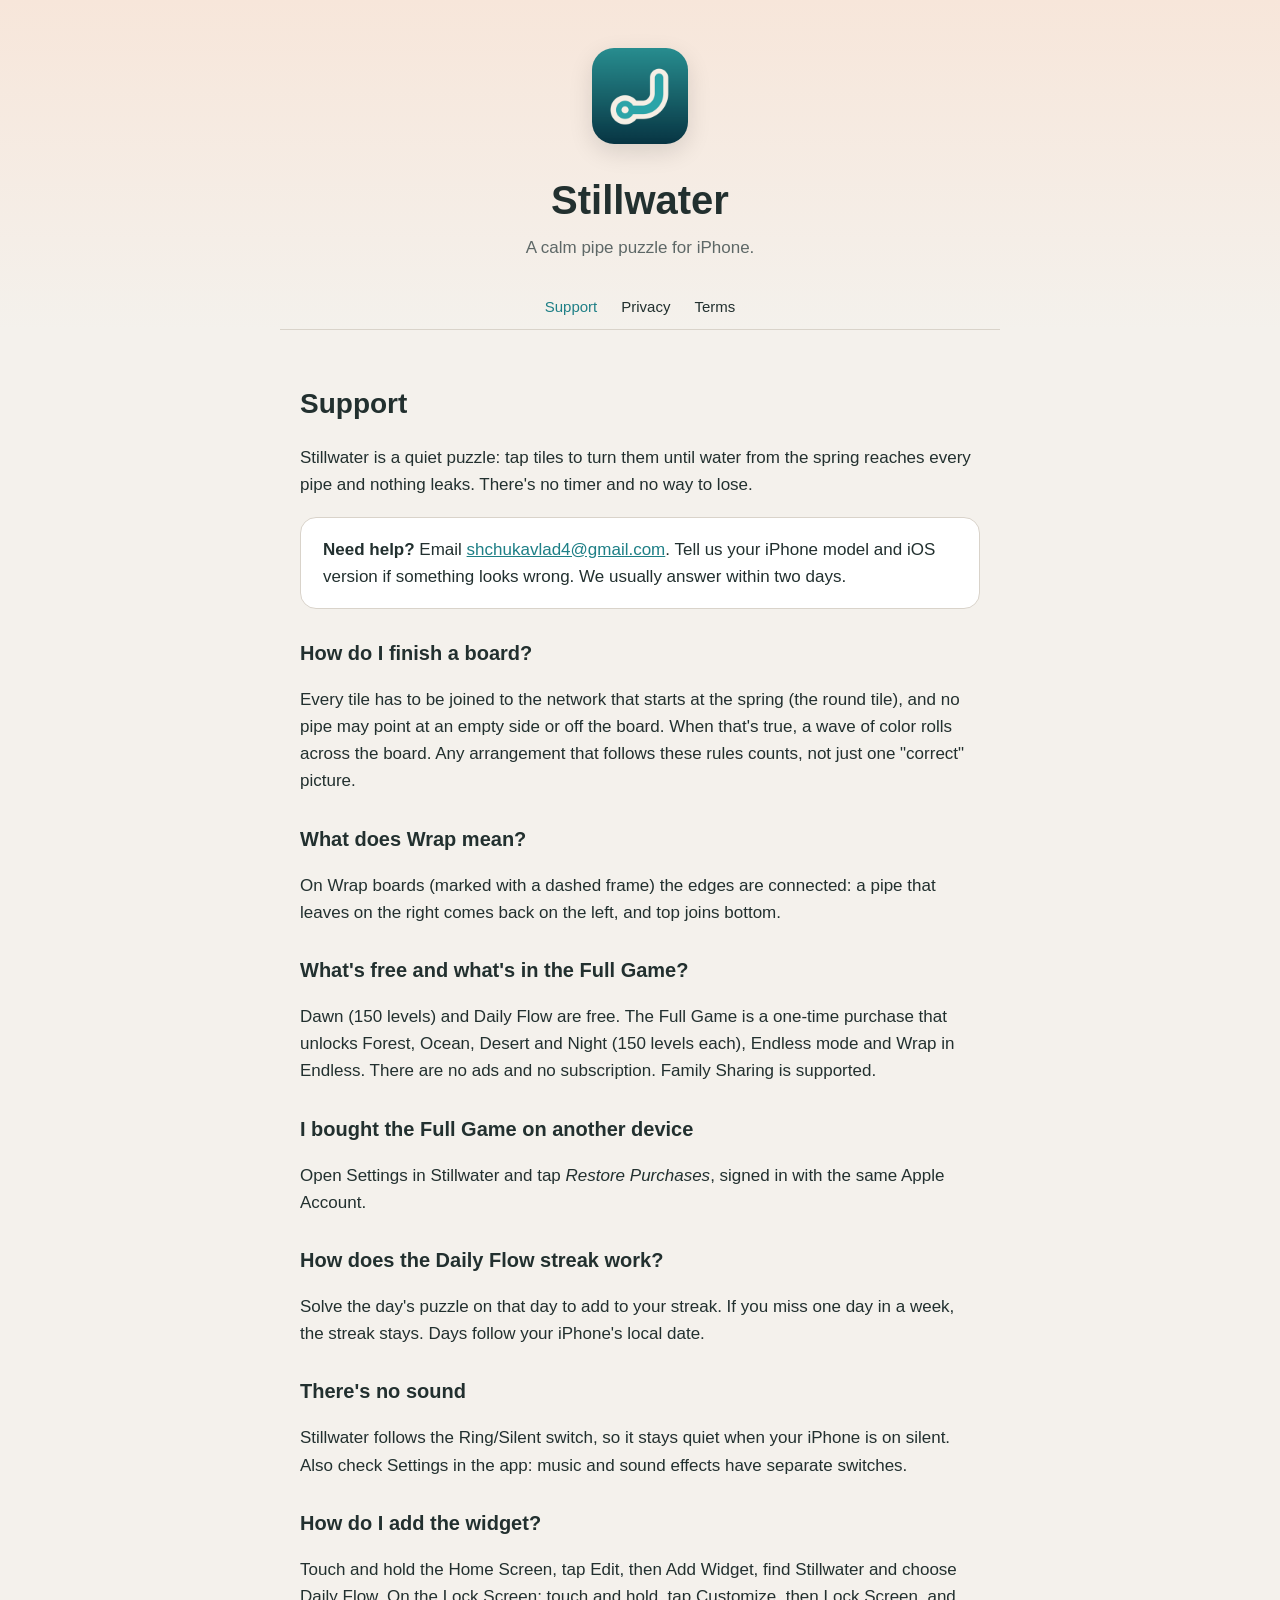
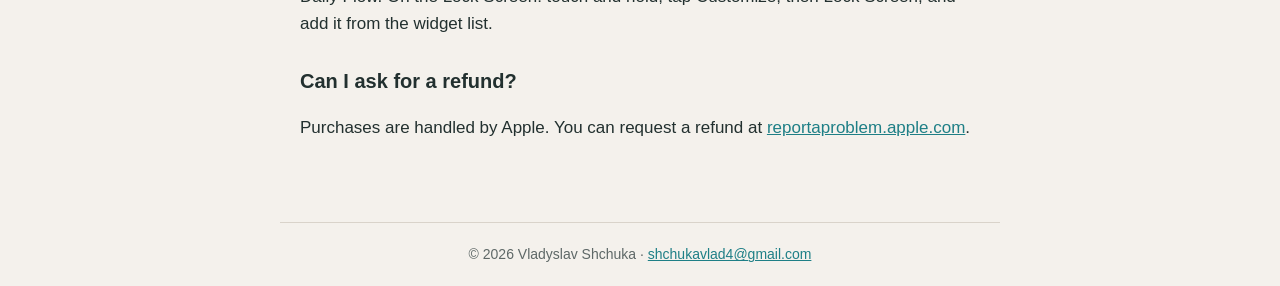
==== index.html @ 4b0351d1 "Stillwater support, privacy and terms pages" ====
<!doctype html>
<html lang="en"><head><meta charset="utf-8"><meta name="viewport" content="width=device-width, initial-scale=1">
<title>Stillwater · Support</title><meta name="description" content="Stillwater is a calm pipe puzzle for iPhone. Turn the pipes, let the water through. No timers, no ads."><link rel="stylesheet" href="style.css"><link rel="icon" href="icon.png"></head>
<body><header class="hero"><img src="icon.png" alt="Stillwater app icon"><h1>Stillwater</h1><p>A calm pipe puzzle for iPhone.</p>
<nav><a href="index.html" aria-current="page">Support</a><a href="privacy.html">Privacy</a><a href="terms.html">Terms</a></nav></header>
<main>
<h2>Support</h2>
<p>Stillwater is a quiet puzzle: tap tiles to turn them until water from the spring reaches every pipe and nothing leaks. There's no timer and no way to lose.</p>
<div class="card"><strong>Need help?</strong> Email <a href="mailto:shchukavlad4@gmail.com">shchukavlad4@gmail.com</a>. Tell us your iPhone model and iOS version if something looks wrong. We usually answer within two days.</div>

<h3>How do I finish a board?</h3>
<p>Every tile has to be joined to the network that starts at the spring (the round tile), and no pipe may point at an empty side or off the board. When that's true, a wave of color rolls across the board. Any arrangement that follows these rules counts, not just one "correct" picture.</p>

<h3>What does Wrap mean?</h3>
<p>On Wrap boards (marked with a dashed frame) the edges are connected: a pipe that leaves on the right comes back on the left, and top joins bottom.</p>

<h3>What's free and what's in the Full Game?</h3>
<p>Dawn (150 levels) and Daily Flow are free. The Full Game is a one-time purchase that unlocks Forest, Ocean, Desert and Night (150 levels each), Endless mode and Wrap in Endless. There are no ads and no subscription. Family Sharing is supported.</p>

<h3>I bought the Full Game on another device</h3>
<p>Open Settings in Stillwater and tap <em>Restore Purchases</em>, signed in with the same Apple Account.</p>

<h3>How does the Daily Flow streak work?</h3>
<p>Solve the day's puzzle on that day to add to your streak. If you miss one day in a week, the streak stays. Days follow your iPhone's local date.</p>

<h3>There's no sound</h3>
<p>Stillwater follows the Ring/Silent switch, so it stays quiet when your iPhone is on silent. Also check Settings in the app: music and sound effects have separate switches.</p>

<h3>How do I add the widget?</h3>
<p>Touch and hold the Home Screen, tap Edit, then Add Widget, find Stillwater and choose Daily Flow. On the Lock Screen: touch and hold, tap Customize, then Lock Screen, and add it from the widget list.</p>

<h3>Can I ask for a refund?</h3>
<p>Purchases are handled by Apple. You can request a refund at <a href="https://reportaproblem.apple.com">reportaproblem.apple.com</a>.</p>
</main><footer>© 2026 Vladyslav Shchuka · <a href="mailto:shchukavlad4@gmail.com">shchukavlad4@gmail.com</a></footer></body></html>
---- style.css ----
:root {
  --paper: #F4F1EC; --surface: #FFFFFF; --ink: #22302F; --muted: #5E6867; --line: #D9D3CA; --accent: #1E7F86;
  --dawn1: #F7E6DA; --dawn2: #F3D3C4;
  color-scheme: light dark;
}
@media (prefers-color-scheme: dark) {
  :root { --paper: #0E121A; --surface: #1C2230; --ink: #E8EEF0; --muted: #A3AEB3; --line: #2C3444; --accent: #6FD3D6;
          --dawn1: #2A2230; --dawn2: #1B1824; }
}
* { box-sizing: border-box; }
body { margin: 0; background: var(--paper); color: var(--ink);
  font: 17px/1.6 -apple-system, BlinkMacSystemFont, "SF Pro Text", "Helvetica Neue", Arial, sans-serif; }
.hero { padding: 48px 20px 0; text-align: center; background: linear-gradient(var(--dawn1), var(--paper)); }
.hero img { width: 96px; height: 96px; border-radius: 22px; box-shadow: 0 8px 24px rgba(0,0,0,.12); }
.hero h1 { font-family: ui-rounded, "SF Pro Rounded", -apple-system, sans-serif; font-weight: 600; font-size: 40px; margin: 16px 0 2px; }
.hero p { margin: 0; color: var(--muted); }
nav { max-width: 720px; margin: 24px auto 0; padding: 10px 0; font-size: 15px; border-bottom: 1px solid var(--line); }
nav a { color: var(--ink); text-decoration: none; margin: 0 12px; }
nav a:hover, nav a[aria-current="page"] { color: var(--accent); }
main { max-width: 720px; margin: 0 auto; padding: 24px 20px 64px; }
h2 { font-family: ui-rounded, "SF Pro Rounded", -apple-system, sans-serif; font-weight: 600; font-size: 28px; margin: 28px 0 8px; }
h3 { font-family: ui-rounded, "SF Pro Rounded", -apple-system, sans-serif; font-weight: 600; font-size: 20px; margin: 28px 0 4px; }
a { color: var(--accent); }
ul, ol { padding-left: 22px; }
li { margin: 4px 0; }
.card { background: var(--surface); border: 1px solid var(--line); border-radius: 16px; padding: 18px 22px; margin: 18px 0; }
.muted { color: var(--muted); font-size: 15px; }
footer { max-width: 720px; margin: 0 auto; text-align: center; color: var(--muted); font-size: 14px; padding: 20px; border-top: 1px solid var(--line); }
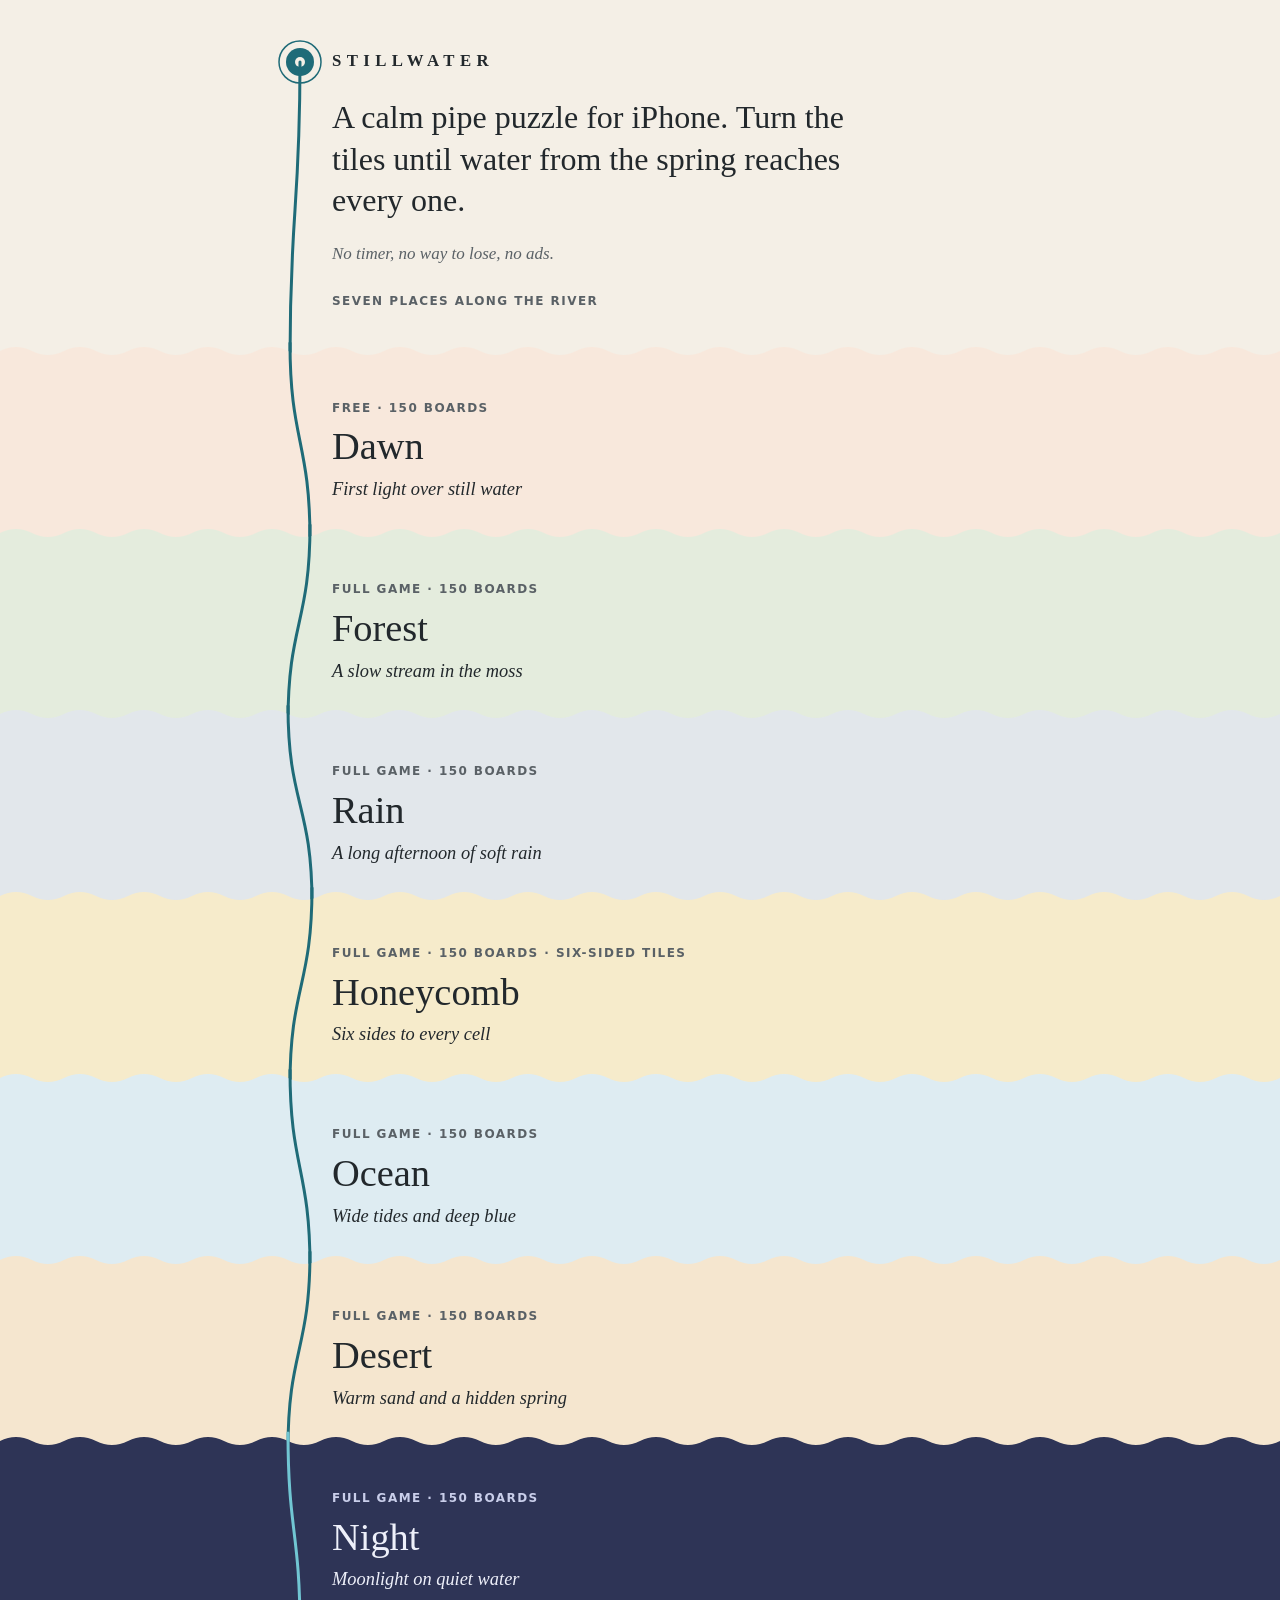
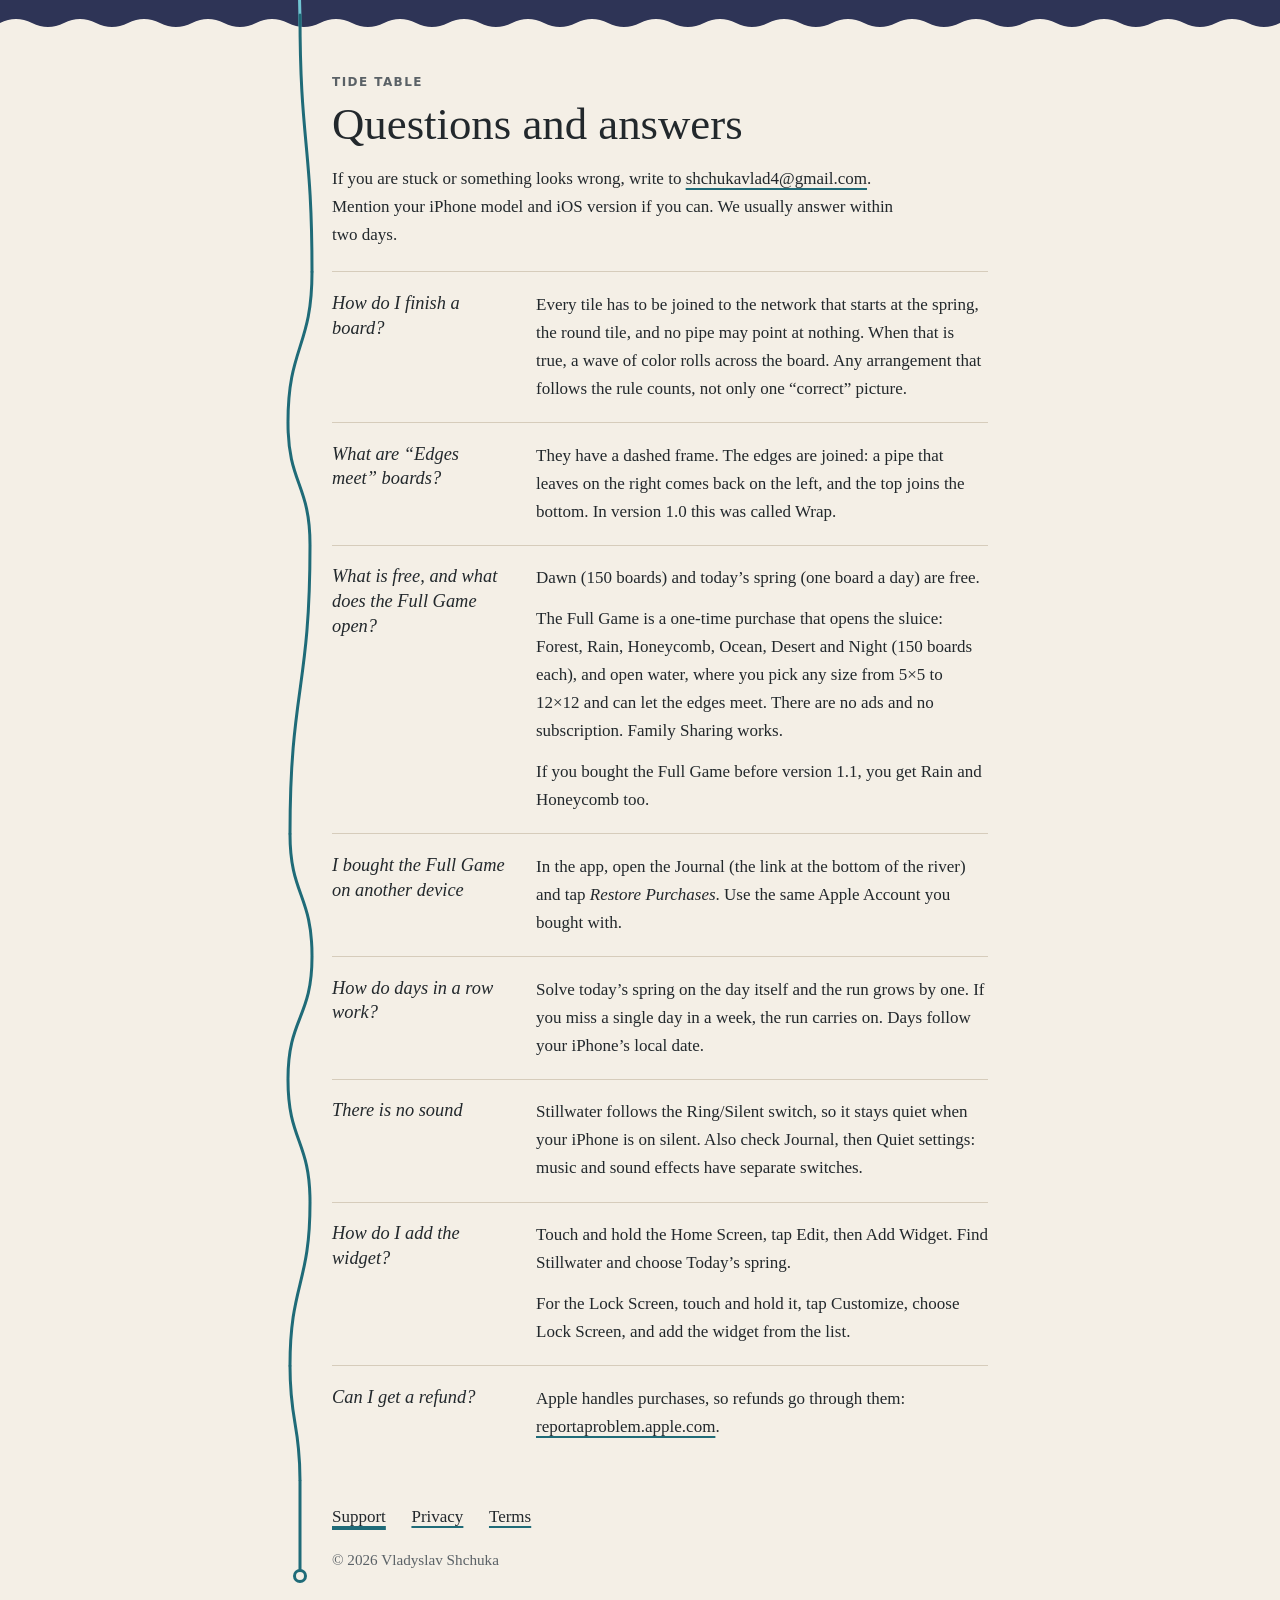
==== commit de7eda7e: "Stillwater site: 1.1 pages" ====
--- a/index.html
+++ b/index.html
@@ -1,34 +1,110 @@
 <!doctype html>
-<html lang="en"><head><meta charset="utf-8"><meta name="viewport" content="width=device-width, initial-scale=1">
-<title>Stillwater · Support</title><meta name="description" content="Stillwater is a calm pipe puzzle for iPhone. Turn the pipes, let the water through. No timers, no ads."><link rel="stylesheet" href="style.css"><link rel="icon" href="icon.png"></head>
-<body><header class="hero"><img src="icon.png" alt="Stillwater app icon"><h1>Stillwater</h1><p>A calm pipe puzzle for iPhone.</p>
-<nav><a href="index.html" aria-current="page">Support</a><a href="privacy.html">Privacy</a><a href="terms.html">Terms</a></nav></header>
+<html lang="en">
+<head>
+<meta charset="utf-8">
+<meta name="viewport" content="width=device-width, initial-scale=1">
+<meta name="color-scheme" content="light dark">
+<title>Stillwater · Support</title>
+<meta name="description" content="Stillwater is a calm pipe puzzle for iPhone. Turn the tiles until water from the spring reaches every one. No timer, no ads.">
+<link rel="stylesheet" href="style.css">
+<link rel="icon" href="icon.png">
+</head>
+<body>
+<header class="band">
+<div class="in" style="padding-top:2.4rem;padding-bottom:3rem">
+<svg class="spring" viewBox="0 0 48 48" aria-hidden="true" focusable="false"><circle class="ring" cx="24" cy="24" r="21"/><circle class="disc" cx="24" cy="24" r="14"/><circle class="eye" cx="24" cy="24" r="5"/></svg>
+<svg class="rv" style="top:calc(2.4rem + 24px);height:calc(100% - 2.4rem - 24px)" viewBox="0 0 48 100" preserveAspectRatio="none" aria-hidden="true" focusable="false"><path d="M24 0C24 50 14 50 14 100" vector-effect="non-scaling-stroke"/></svg>
+<h1 class="mark" style="padding-top:.55rem"><a href="index.html">Stillwater</a></h1>
+<p class="lede">A calm pipe puzzle for iPhone. Turn the tiles until water from the spring reaches every one.</p>
+<p class="quiet">No timer, no way to lose, no ads.</p>
+<p class="label" style="margin-bottom:0">Seven places along the river</p>
+</div>
+</header>
 <main>
-<h2>Support</h2>
-<p>Stillwater is a quiet puzzle: tap tiles to turn them until water from the spring reaches every pipe and nothing leaks. There's no timer and no way to lose.</p>
-<div class="card"><strong>Need help?</strong> Email <a href="mailto:shchukavlad4@gmail.com">shchukavlad4@gmail.com</a>. Tell us your iPhone model and iOS version if something looks wrong. We usually answer within two days.</div>
-
-<h3>How do I finish a board?</h3>
-<p>Every tile has to be joined to the network that starts at the spring (the round tile), and no pipe may point at an empty side or off the board. When that's true, a wave of color rolls across the board. Any arrangement that follows these rules counts, not just one "correct" picture.</p>
-
-<h3>What does Wrap mean?</h3>
-<p>On Wrap boards (marked with a dashed frame) the edges are connected: a pipe that leaves on the right comes back on the left, and top joins bottom.</p>
-
-<h3>What's free and what's in the Full Game?</h3>
-<p>Dawn (150 levels) and Daily Flow are free. The Full Game is a one-time purchase that unlocks Forest, Ocean, Desert and Night (150 levels each), Endless mode and Wrap in Endless. There are no ads and no subscription. Family Sharing is supported.</p>
-
-<h3>I bought the Full Game on another device</h3>
-<p>Open Settings in Stillwater and tap <em>Restore Purchases</em>, signed in with the same Apple Account.</p>
-
-<h3>How does the Daily Flow streak work?</h3>
-<p>Solve the day's puzzle on that day to add to your streak. If you miss one day in a week, the streak stays. Days follow your iPhone's local date.</p>
-
-<h3>There's no sound</h3>
-<p>Stillwater follows the Ring/Silent switch, so it stays quiet when your iPhone is on silent. Also check Settings in the app: music and sound effects have separate switches.</p>
-
-<h3>How do I add the widget?</h3>
-<p>Touch and hold the Home Screen, tap Edit, then Add Widget, find Stillwater and choose Daily Flow. On the Lock Screen: touch and hold, tap Customize, then Lock Screen, and add it from the widget list.</p>
-
-<h3>Can I ask for a refund?</h3>
-<p>Purchases are handled by Apple. You can request a refund at <a href="https://reportaproblem.apple.com">reportaproblem.apple.com</a>.</p>
-</main><footer>© 2026 Vladyslav Shchuka · <a href="mailto:shchukavlad4@gmail.com">shchukavlad4@gmail.com</a></footer></body></html>
+<section class="band place dawn" aria-labelledby="p-dawn">
+<div class="in">
+<svg class="rv" viewBox="0 0 48 100" preserveAspectRatio="none" aria-hidden="true" focusable="false"><path d="M14 0C14 50 34 50 34 100" vector-effect="non-scaling-stroke"/></svg>
+<p class="label">Free &middot; 150 boards</p>
+<h2 id="p-dawn">Dawn</h2>
+<p class="mood">First light over still water</p>
+</div>
+</section>
+<section class="band place forest" aria-labelledby="p-forest">
+<div class="in">
+<svg class="rv" viewBox="0 0 48 100" preserveAspectRatio="none" aria-hidden="true" focusable="false"><path d="M34 0C34 50 12 50 12 100" vector-effect="non-scaling-stroke"/></svg>
+<p class="label">Full Game &middot; 150 boards</p>
+<h2 id="p-forest">Forest</h2>
+<p class="mood">A slow stream in the moss</p>
+</div>
+</section>
+<section class="band place rain" aria-labelledby="p-rain">
+<div class="in">
+<svg class="rv" viewBox="0 0 48 100" preserveAspectRatio="none" aria-hidden="true" focusable="false"><path d="M12 0C12 50 36 50 36 100" vector-effect="non-scaling-stroke"/></svg>
+<p class="label">Full Game &middot; 150 boards</p>
+<h2 id="p-rain">Rain</h2>
+<p class="mood">A long afternoon of soft rain</p>
+</div>
+</section>
+<section class="band place honey" aria-labelledby="p-honey">
+<div class="in">
+<svg class="rv" viewBox="0 0 48 100" preserveAspectRatio="none" aria-hidden="true" focusable="false"><path d="M36 0C36 50 14 50 14 100" vector-effect="non-scaling-stroke"/></svg>
+<p class="label">Full Game &middot; 150 boards &middot; six-sided tiles</p>
+<h2 id="p-honey">Honeycomb</h2>
+<p class="mood">Six sides to every cell</p>
+</div>
+</section>
+<section class="band place ocean" aria-labelledby="p-ocean">
+<div class="in">
+<svg class="rv" viewBox="0 0 48 100" preserveAspectRatio="none" aria-hidden="true" focusable="false"><path d="M14 0C14 50 34 50 34 100" vector-effect="non-scaling-stroke"/></svg>
+<p class="label">Full Game &middot; 150 boards</p>
+<h2 id="p-ocean">Ocean</h2>
+<p class="mood">Wide tides and deep blue</p>
+</div>
+</section>
+<section class="band place desert" aria-labelledby="p-desert">
+<div class="in">
+<svg class="rv" viewBox="0 0 48 100" preserveAspectRatio="none" aria-hidden="true" focusable="false"><path d="M34 0C34 50 12 50 12 100" vector-effect="non-scaling-stroke"/></svg>
+<p class="label">Full Game &middot; 150 boards</p>
+<h2 id="p-desert">Desert</h2>
+<p class="mood">Warm sand and a hidden spring</p>
+</div>
+</section>
+<section class="band place night" aria-labelledby="p-night">
+<div class="in">
+<svg class="rv" viewBox="0 0 48 100" preserveAspectRatio="none" aria-hidden="true" focusable="false"><path d="M12 0C12 50 24 50 24 100" vector-effect="non-scaling-stroke"/></svg>
+<p class="label">Full Game &middot; 150 boards</p>
+<h2 id="p-night">Night</h2>
+<p class="mood">Moonlight on quiet water</p>
+</div>
+</section>
+<section class="band" aria-labelledby="tide">
+<div class="in flow">
+<div class="head seg first">
+<svg class="rv" viewBox="0 0 48 100" preserveAspectRatio="none" aria-hidden="true" focusable="false"><path d="M24 0C24 50 36 50 36 100" vector-effect="non-scaling-stroke"/></svg>
+<p class="label">Tide table</p>
+<h2 class="title" id="tide">Questions and answers</h2>
+<p class="intro">If you are stuck or something looks wrong, write to <a href="mailto:shchukavlad4@gmail.com">shchukavlad4@gmail.com</a>. Mention your iPhone model and iOS version if you can. We usually answer within two days.</p>
+</div>
+<dl class="tide">
+<div class="row seg"><svg class="rv" viewBox="0 0 48 100" preserveAspectRatio="none" aria-hidden="true" focusable="false"><path d="M36 0C36 50 12 50 12 100" vector-effect="non-scaling-stroke"/></svg><dt>How do I finish a board?</dt><dd><p>Every tile has to be joined to the network that starts at the spring, the round tile, and no pipe may point at nothing. When that is true, a wave of color rolls across the board. Any arrangement that follows the rule counts, not only one &ldquo;correct&rdquo; picture.</p></dd></div>
+<div class="row seg"><svg class="rv" viewBox="0 0 48 100" preserveAspectRatio="none" aria-hidden="true" focusable="false"><path d="M12 0C12 50 34 50 34 100" vector-effect="non-scaling-stroke"/></svg><dt>What are &ldquo;Edges meet&rdquo; boards?</dt><dd><p>They have a dashed frame. The edges are joined: a pipe that leaves on the right comes back on the left, and the top joins the bottom. In version 1.0 this was called Wrap.</p></dd></div>
+<div class="row seg"><svg class="rv" viewBox="0 0 48 100" preserveAspectRatio="none" aria-hidden="true" focusable="false"><path d="M34 0C34 50 14 50 14 100" vector-effect="non-scaling-stroke"/></svg><dt>What is free, and what does the Full Game open?</dt><dd><p>Dawn (150 boards) and today&rsquo;s spring (one board a day) are free.</p><p>The Full Game is a one-time purchase that opens the sluice: Forest, Rain, Honeycomb, Ocean, Desert and Night (150 boards each), and open water, where you pick any size from 5&times;5 to 12&times;12 and can let the edges meet. There are no ads and no subscription. Family Sharing works.</p><p>If you bought the Full Game before version 1.1, you get Rain and Honeycomb too.</p></dd></div>
+<div class="row seg"><svg class="rv" viewBox="0 0 48 100" preserveAspectRatio="none" aria-hidden="true" focusable="false"><path d="M14 0C14 50 36 50 36 100" vector-effect="non-scaling-stroke"/></svg><dt>I bought the Full Game on another device</dt><dd><p>In the app, open the Journal (the link at the bottom of the river) and tap <em>Restore Purchases</em>. Use the same Apple Account you bought with.</p></dd></div>
+<div class="row seg"><svg class="rv" viewBox="0 0 48 100" preserveAspectRatio="none" aria-hidden="true" focusable="false"><path d="M36 0C36 50 12 50 12 100" vector-effect="non-scaling-stroke"/></svg><dt>How do days in a row work?</dt><dd><p>Solve today&rsquo;s spring on the day itself and the run grows by one. If you miss a single day in a week, the run carries on. Days follow your iPhone&rsquo;s local date.</p></dd></div>
+<div class="row seg"><svg class="rv" viewBox="0 0 48 100" preserveAspectRatio="none" aria-hidden="true" focusable="false"><path d="M12 0C12 50 34 50 34 100" vector-effect="non-scaling-stroke"/></svg><dt>There is no sound</dt><dd><p>Stillwater follows the Ring/Silent switch, so it stays quiet when your iPhone is on silent. Also check Journal, then Quiet settings: music and sound effects have separate switches.</p></dd></div>
+<div class="row seg"><svg class="rv" viewBox="0 0 48 100" preserveAspectRatio="none" aria-hidden="true" focusable="false"><path d="M34 0C34 50 14 50 14 100" vector-effect="non-scaling-stroke"/></svg><dt>How do I add the widget?</dt><dd><p>Touch and hold the Home Screen, tap Edit, then Add Widget. Find Stillwater and choose Today&rsquo;s spring.</p><p>For the Lock Screen, touch and hold it, tap Customize, choose Lock Screen, and add the widget from the list.</p></dd></div>
+<div class="row seg"><svg class="rv" viewBox="0 0 48 100" preserveAspectRatio="none" aria-hidden="true" focusable="false"><path d="M14 0C14 50 24 50 24 100" vector-effect="non-scaling-stroke"/></svg><dt>Can I get a refund?</dt><dd><p>Apple handles purchases, so refunds go through them: <a href="https://reportaproblem.apple.com">reportaproblem.apple.com</a>.</p></dd></div>
+</dl>
+</div>
+</section>
+</main>
+<footer class="band foot">
+<div class="in">
+<svg class="rv" viewBox="0 0 48 100" preserveAspectRatio="none" aria-hidden="true" focusable="false"><path d="M24 0V100" vector-effect="non-scaling-stroke"/></svg>
+<span class="pool" aria-hidden="true"></span>
+<nav aria-label="Pages"><a href="index.html" aria-current="page">Support</a><a href="privacy.html">Privacy</a><a href="terms.html">Terms</a></nav>
+<p>&copy; 2026 Vladyslav Shchuka</p>
+</div>
+</footer>
+</body>
+</html>
--- a/style.css
+++ b/style.css
@@ -1,28 +1,257 @@
+/* Stillwater site, 1.1 "Ink and Tide".
+   The river page of an old tide almanac: warm paper, ink, one water color.
+   Places are color bands with a wavy top edge, joined by one river line. */
+
 :root {
-  --paper: #F4F1EC; --surface: #FFFFFF; --ink: #22302F; --muted: #5E6867; --line: #D9D3CA; --accent: #1E7F86;
-  --dawn1: #F7E6DA; --dawn2: #F3D3C4;
   color-scheme: light dark;
-}
+  --paper: #F4EFE6;
+  --ink: #22282C;
+  --faint: #5A6166;
+  --rule: #D6CCBB;
+  --water: #1F6B78;
+  --bw: var(--water);
+
+  --dawn: #F8E8DC;
+  --forest: #E4ECDD;
+  --rain: #E2E7EB;
+  --honey: #F6EBCB;
+  --ocean: #DEECF2;
+  --desert: #F5E6CF;
+  --night: #2E3456;
+
+  --serif: "New York", ui-serif, "Iowan Old Style", Georgia, serif;
+  --sans: system-ui, -apple-system, "Helvetica Neue", Arial, sans-serif;
+}
+
 @media (prefers-color-scheme: dark) {
-  :root { --paper: #0E121A; --surface: #1C2230; --ink: #E8EEF0; --muted: #A3AEB3; --line: #2C3444; --accent: #6FD3D6;
-          --dawn1: #2A2230; --dawn2: #1B1824; }
-}
+  :root {
+    --paper: #14181E;
+    --ink: #ECE6DC;
+    --faint: #A8AEB3;
+    --rule: #2A3038;
+    --water: #71C6D3;
+
+    --dawn: #2A2321;
+    --forest: #212A24;
+    --rain: #212830;
+    --honey: #2B281D;
+    --ocean: #1C2A33;
+    --desert: #2C261E;
+  }
+}
+
 * { box-sizing: border-box; }
-body { margin: 0; background: var(--paper); color: var(--ink);
-  font: 17px/1.6 -apple-system, BlinkMacSystemFont, "SF Pro Text", "Helvetica Neue", Arial, sans-serif; }
-.hero { padding: 48px 20px 0; text-align: center; background: linear-gradient(var(--dawn1), var(--paper)); }
-.hero img { width: 96px; height: 96px; border-radius: 22px; box-shadow: 0 8px 24px rgba(0,0,0,.12); }
-.hero h1 { font-family: ui-rounded, "SF Pro Rounded", -apple-system, sans-serif; font-weight: 600; font-size: 40px; margin: 16px 0 2px; }
-.hero p { margin: 0; color: var(--muted); }
-nav { max-width: 720px; margin: 24px auto 0; padding: 10px 0; font-size: 15px; border-bottom: 1px solid var(--line); }
-nav a { color: var(--ink); text-decoration: none; margin: 0 12px; }
-nav a:hover, nav a[aria-current="page"] { color: var(--accent); }
-main { max-width: 720px; margin: 0 auto; padding: 24px 20px 64px; }
-h2 { font-family: ui-rounded, "SF Pro Rounded", -apple-system, sans-serif; font-weight: 600; font-size: 28px; margin: 28px 0 8px; }
-h3 { font-family: ui-rounded, "SF Pro Rounded", -apple-system, sans-serif; font-weight: 600; font-size: 20px; margin: 28px 0 4px; }
-a { color: var(--accent); }
-ul, ol { padding-left: 22px; }
-li { margin: 4px 0; }
-.card { background: var(--surface); border: 1px solid var(--line); border-radius: 16px; padding: 18px 22px; margin: 18px 0; }
-.muted { color: var(--muted); font-size: 15px; }
-footer { max-width: 720px; margin: 0 auto; text-align: center; color: var(--muted); font-size: 14px; padding: 20px; border-top: 1px solid var(--line); }
+
+html { -webkit-text-size-adjust: 100%; }
+
+body {
+  margin: 0;
+  background: var(--paper);
+  color: var(--ink);
+  font: 1.0625rem/1.65 var(--serif);
+  overflow-x: hidden;
+}
+
+/* ---------- bands ---------- */
+
+.band {
+  --b: var(--paper);
+  --bi: var(--ink);
+  --bf: var(--faint);
+  --bw: var(--water);
+  position: relative;
+  background: var(--b);
+  color: var(--bi);
+}
+
+/* The wavy top edge: a strip of the band color, cut by a wave mask. */
+.band::before {
+  content: "";
+  position: absolute;
+  left: 0; right: 0;
+  top: -15px;
+  height: 16px;
+  background: var(--b);
+  -webkit-mask: url("data:image/svg+xml,%3Csvg xmlns='http://www.w3.org/2000/svg' viewBox='0 0 64 16'%3E%3Cpath d='M0 8Q16 0 32 8T64 8V16H0Z'/%3E%3C/svg%3E") repeat-x 0 0 / 64px 16px;
+          mask: url("data:image/svg+xml,%3Csvg xmlns='http://www.w3.org/2000/svg' viewBox='0 0 64 16'%3E%3Cpath d='M0 8Q16 0 32 8T64 8V16H0Z'/%3E%3C/svg%3E") repeat-x 0 0 / 64px 16px;
+}
+
+.band .in {
+  position: relative;
+  max-width: 46rem;
+  margin: 0 auto;
+  padding: 2.75rem 1.25rem 2.5rem 3.75rem;
+}
+
+.dawn    { --b: var(--dawn); }
+.forest  { --b: var(--forest); }
+.rain    { --b: var(--rain); }
+.honey   { --b: var(--honey); }
+.ocean   { --b: var(--ocean); }
+.desert  { --b: var(--desert); }
+.night   { --b: var(--night); --bi: #EEF0FA; --bf: #C9CEEA; --bw: #71C6D3; }
+
+/* ---------- the river ---------- */
+
+.rv {
+  position: absolute;
+  left: 4px;
+  top: -15px;
+  width: 48px;
+  height: calc(100% + 15px);
+  overflow: visible;
+  fill: none;
+  stroke: var(--bw);
+  stroke-width: 3;
+  stroke-linecap: round;
+  pointer-events: none;
+}
+
+.spring {
+  position: absolute;
+  left: 4px;
+  top: 2.4rem;
+  width: 48px;
+  height: 48px;
+}
+.spring .ring { fill: none; stroke: var(--water); stroke-width: 1.5; }
+.spring .disc { fill: var(--water); }
+.spring .eye  { fill: var(--paper); }
+
+.pool {
+  position: absolute;
+  left: 21px;
+  bottom: 1.5rem;
+  width: 14px;
+  height: 14px;
+  border: 3px solid var(--water);
+  border-radius: 50%;
+}
+
+/* ---------- type ---------- */
+
+.label {
+  margin: 0 0 .5rem;
+  font: 600 .75rem/1.4 var(--sans);
+  letter-spacing: .12em;
+  text-transform: uppercase;
+  color: var(--bf);
+}
+
+h1, h2 { font-weight: 400; margin: 0; }
+
+.mark {
+  font-size: 1.05rem;
+  letter-spacing: .32em;
+  text-transform: uppercase;
+  font-weight: 600;
+  margin: 0 0 1.4rem;
+}
+.mark a { color: inherit; text-decoration: none; }
+
+.lede {
+  font-size: clamp(1.45rem, 5.4vw, 2rem);
+  line-height: 1.3;
+  margin: 0 0 1.1rem;
+  max-width: 34rem;
+}
+
+.quiet { margin: 0 0 1.6rem; color: var(--bf); font-style: italic; }
+
+.place h2 { font-size: clamp(1.8rem, 6vw, 2.4rem); line-height: 1.15; }
+.place p.mood { margin: .35rem 0 0; font-style: italic; font-size: 1.15rem; }
+.place .in { padding-top: 2.6rem; padding-bottom: 2.2rem; }
+
+a {
+  color: inherit;
+  text-decoration: underline;
+  text-decoration-color: var(--bw, var(--water));
+  text-decoration-thickness: 2px;
+  text-underline-offset: .22em;
+}
+a:hover { text-decoration-thickness: 3px; }
+a:focus-visible {
+  outline: 2px solid var(--bw, var(--water));
+  outline-offset: 3px;
+  border-radius: 2px;
+}
+a[aria-current="page"] { text-decoration-thickness: 4px; }
+
+/* ---------- tide table / margin notes ---------- */
+
+.tide { margin: 0; padding: 0; }
+.row { border-top: 1px solid var(--rule); padding: 1.15rem 0 1.2rem; }
+.row > h2, .row > dt, .row > .q {
+  font: italic 400 1.15rem/1.35 var(--serif);
+  margin: 0 0 .4rem;
+}
+.row > dd, .row > .a { margin: 0; }
+.row p { margin: 0 0 .8rem; }
+.row p:last-child { margin-bottom: 0; }
+.row ul { margin: 0 0 .8rem; padding-left: 1.2rem; }
+.row li { margin: .25rem 0; }
+
+@media (min-width: 42rem) {
+  .row {
+    display: grid;
+    grid-template-columns: 11rem minmax(0, 1fr);
+    column-gap: 1.75rem;
+  }
+  .row > h2, .row > dt, .row > .q { margin: 0; }
+}
+
+.title { font-size: clamp(2rem, 7vw, 2.8rem); line-height: 1.12; margin: 0 0 1rem; }
+.intro { margin: 0 0 1.2rem; max-width: 36rem; }
+
+/* ---------- footer ---------- */
+
+.foot::before { display: none; }
+.foot .in { padding-top: 1.4rem; padding-bottom: 2.2rem; }
+.foot .rv { top: 0; height: calc(100% - 1.5rem - 14px); }
+.foot nav { display: flex; flex-wrap: wrap; gap: .4rem 1.6rem; margin: 0 0 1rem; }
+.foot p { margin: 0; font-size: .95rem; color: var(--bf); }
+
+/* ---------- river segments that follow the content ---------- */
+
+/* Each .seg carries its own piece of river; the pieces share end points,
+   so together they read as one line that wanders left and right. */
+:root { --gut: 3.75rem; }
+.seg { position: relative; }
+.seg > .rv { left: calc(4px - var(--gut)); top: 0; height: 100%; }
+.seg.first > .rv { top: -15px; height: calc(100% + 15px); }
+
+.band .in.flow { padding-top: 0; padding-bottom: 0; }
+.flow .head { padding: 2.75rem 0 1.4rem; }
+.flow .head .intro { margin-bottom: 0; }
+.row:last-child { padding-bottom: 2.5rem; }
+
+/* ---------- legal pages: one river on a plain paper page ---------- */
+
+.page {
+  position: relative;
+  max-width: 46rem;
+  margin: 0 auto;
+  padding: 0 1.25rem 0 var(--gut);
+}
+.page .spring { top: 2.1rem; left: calc(4px - var(--gut)); }
+.page .head { padding: 2.4rem 0 1.2rem; }
+.page .head .intro { margin-bottom: 0; }
+.page .head .rv { top: calc(2.1rem + 24px); height: calc(100% - 2.1rem - 24px); }
+.page .label { color: var(--faint); }
+.page .mark { margin-top: 0; padding-top: .55rem; }
+.page .foot { position: relative; border-top: 1px solid var(--rule); padding: 1.3rem 0 2.2rem; }
+.page .foot .rv { top: 0; height: calc(100% - 1.5rem - 14px); left: calc(4px - var(--gut)); }
+.page .foot .pool { left: calc(21px - var(--gut)); }
+.page .foot nav { display: flex; flex-wrap: wrap; gap: .4rem 1.6rem; margin: 0 0 1rem; }
+.page .foot p { color: var(--faint); font-size: .95rem; margin: 0; }
+
+@media (max-width: 26rem) {
+  body { font-size: 1rem; }
+  :root { --gut: 3.5rem; }
+  .band .in { padding-left: 3.5rem; padding-right: 1rem; }
+  .page { padding-right: 1rem; }
+}
+
+@media (prefers-reduced-motion: no-preference) {
+  html { scroll-behavior: smooth; }
+}
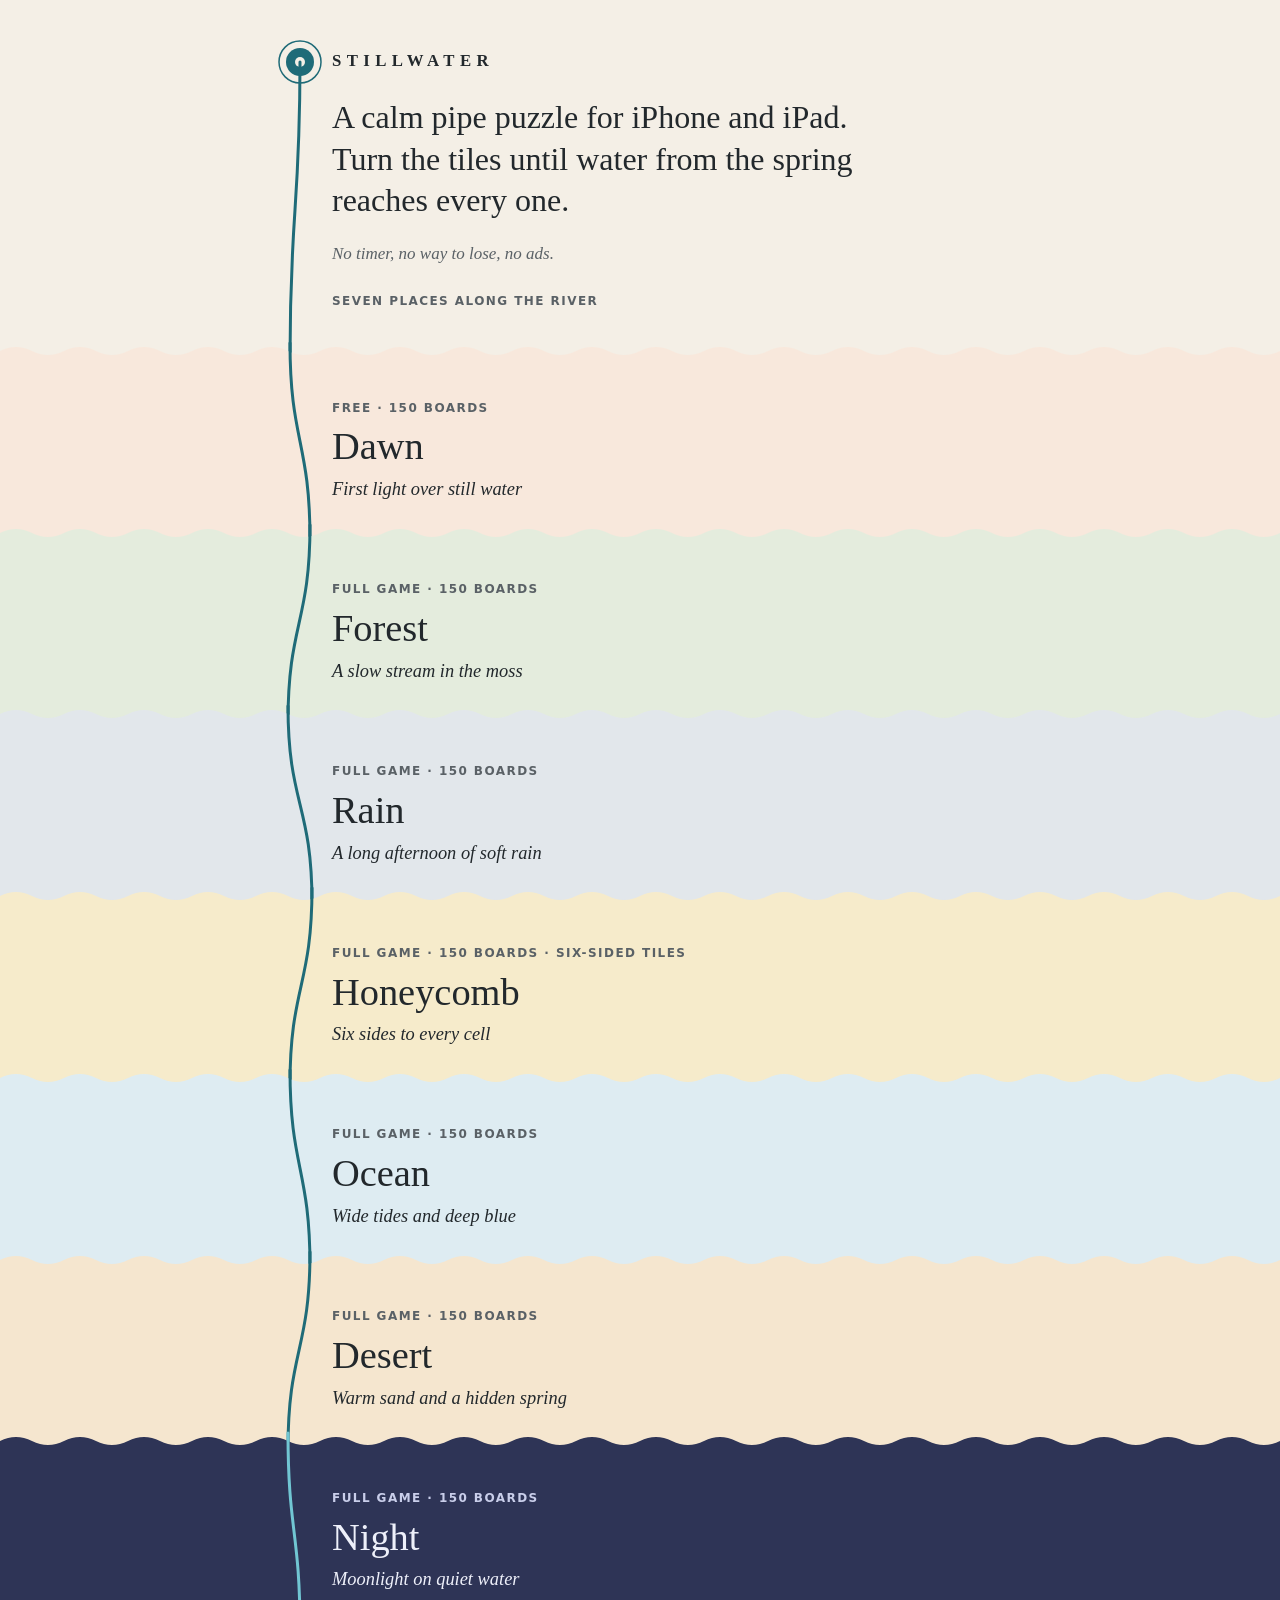
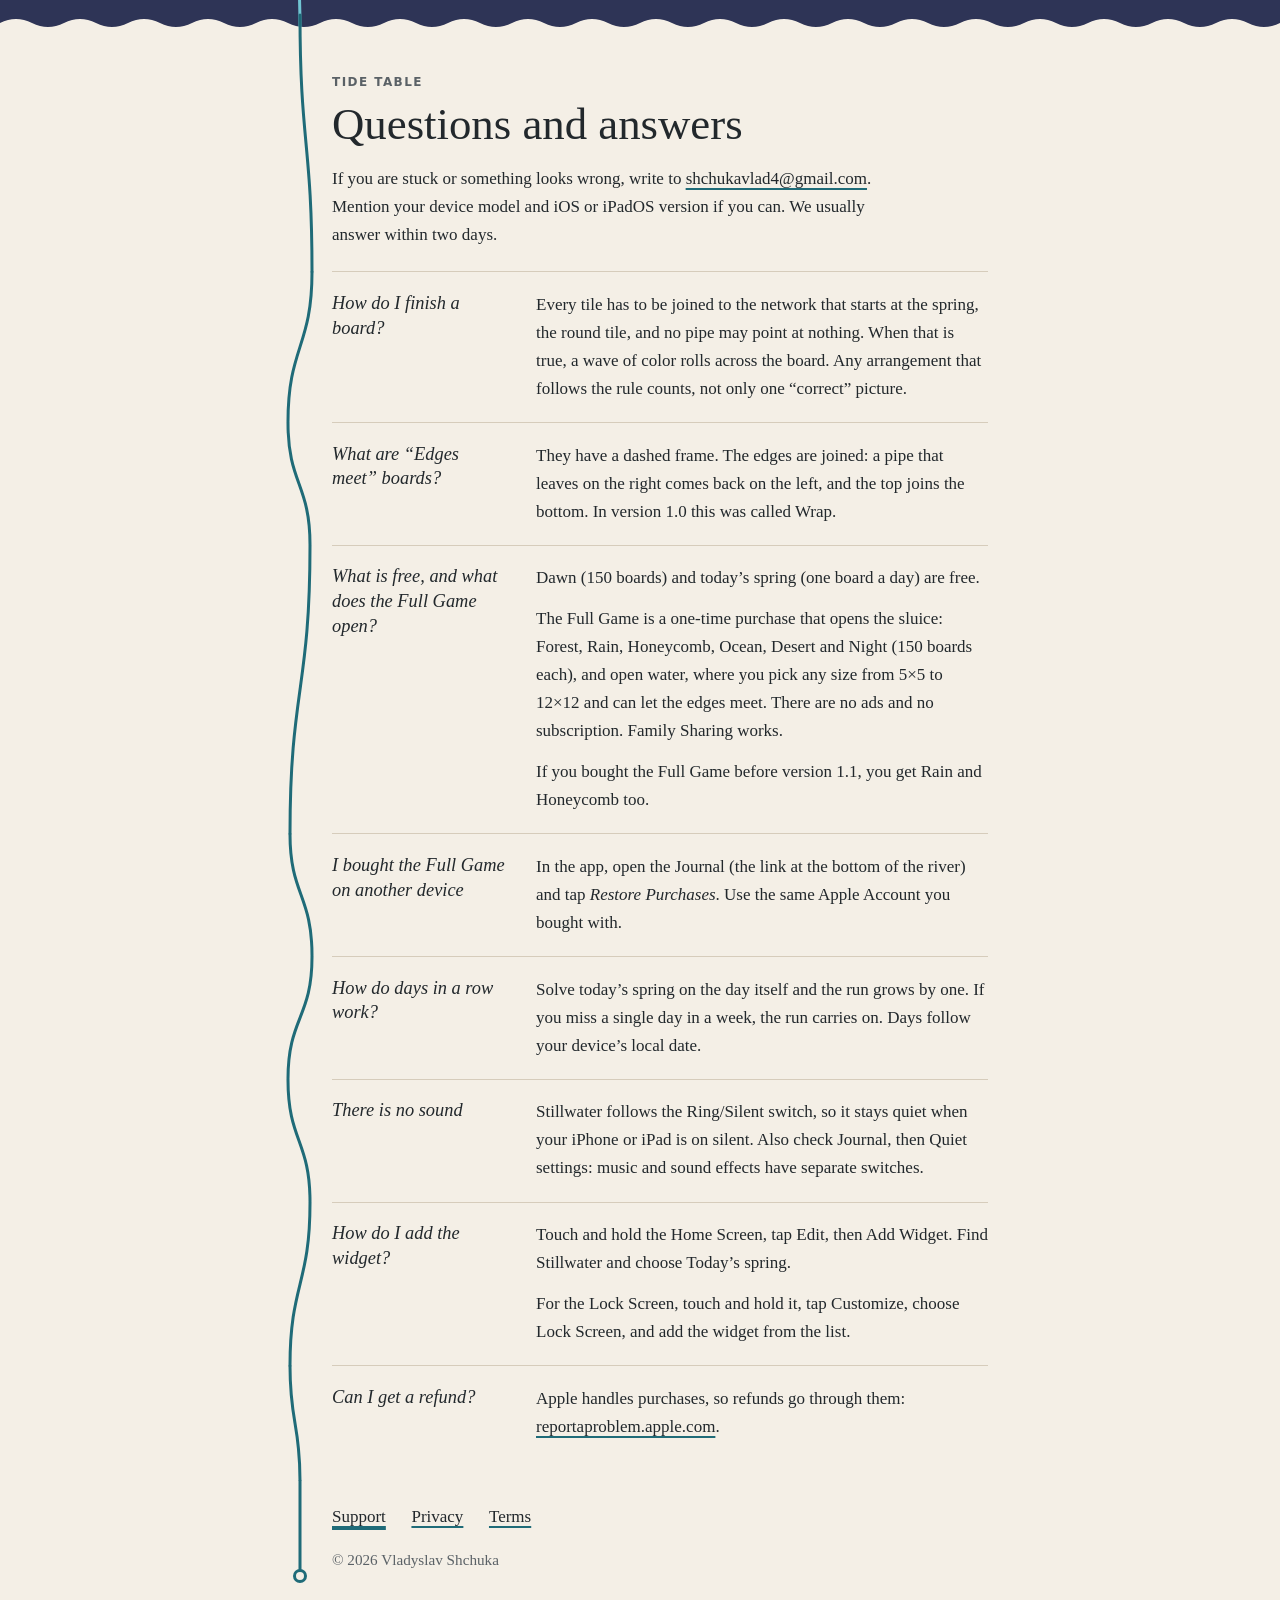
==== commit 9f20920f: "Stillwater 1.2 site: pages for the version now in the App Store" ====
--- a/index.html
+++ b/index.html
@@ -5,7 +5,7 @@
 <meta name="viewport" content="width=device-width, initial-scale=1">
 <meta name="color-scheme" content="light dark">
 <title>Stillwater · Support</title>
-<meta name="description" content="Stillwater is a calm pipe puzzle for iPhone. Turn the tiles until water from the spring reaches every one. No timer, no ads.">
+<meta name="description" content="Stillwater is a calm pipe puzzle for iPhone and iPad. Turn the tiles until water from the spring reaches every one. No timer, no ads.">
 <link rel="stylesheet" href="style.css">
 <link rel="icon" href="icon.png">
 </head>
@@ -15,7 +15,7 @@
 <svg class="spring" viewBox="0 0 48 48" aria-hidden="true" focusable="false"><circle class="ring" cx="24" cy="24" r="21"/><circle class="disc" cx="24" cy="24" r="14"/><circle class="eye" cx="24" cy="24" r="5"/></svg>
 <svg class="rv" style="top:calc(2.4rem + 24px);height:calc(100% - 2.4rem - 24px)" viewBox="0 0 48 100" preserveAspectRatio="none" aria-hidden="true" focusable="false"><path d="M24 0C24 50 14 50 14 100" vector-effect="non-scaling-stroke"/></svg>
 <h1 class="mark" style="padding-top:.55rem"><a href="index.html">Stillwater</a></h1>
-<p class="lede">A calm pipe puzzle for iPhone. Turn the tiles until water from the spring reaches every one.</p>
+<p class="lede">A calm pipe puzzle for iPhone and iPad. Turn the tiles until water from the spring reaches every one.</p>
 <p class="quiet">No timer, no way to lose, no ads.</p>
 <p class="label" style="margin-bottom:0">Seven places along the river</p>
 </div>
@@ -83,15 +83,15 @@
 <svg class="rv" viewBox="0 0 48 100" preserveAspectRatio="none" aria-hidden="true" focusable="false"><path d="M24 0C24 50 36 50 36 100" vector-effect="non-scaling-stroke"/></svg>
 <p class="label">Tide table</p>
 <h2 class="title" id="tide">Questions and answers</h2>
-<p class="intro">If you are stuck or something looks wrong, write to <a href="mailto:shchukavlad4@gmail.com">shchukavlad4@gmail.com</a>. Mention your iPhone model and iOS version if you can. We usually answer within two days.</p>
+<p class="intro">If you are stuck or something looks wrong, write to <a href="mailto:shchukavlad4@gmail.com">shchukavlad4@gmail.com</a>. Mention your device model and iOS or iPadOS version if you can. We usually answer within two days.</p>
 </div>
 <dl class="tide">
 <div class="row seg"><svg class="rv" viewBox="0 0 48 100" preserveAspectRatio="none" aria-hidden="true" focusable="false"><path d="M36 0C36 50 12 50 12 100" vector-effect="non-scaling-stroke"/></svg><dt>How do I finish a board?</dt><dd><p>Every tile has to be joined to the network that starts at the spring, the round tile, and no pipe may point at nothing. When that is true, a wave of color rolls across the board. Any arrangement that follows the rule counts, not only one &ldquo;correct&rdquo; picture.</p></dd></div>
 <div class="row seg"><svg class="rv" viewBox="0 0 48 100" preserveAspectRatio="none" aria-hidden="true" focusable="false"><path d="M12 0C12 50 34 50 34 100" vector-effect="non-scaling-stroke"/></svg><dt>What are &ldquo;Edges meet&rdquo; boards?</dt><dd><p>They have a dashed frame. The edges are joined: a pipe that leaves on the right comes back on the left, and the top joins the bottom. In version 1.0 this was called Wrap.</p></dd></div>
 <div class="row seg"><svg class="rv" viewBox="0 0 48 100" preserveAspectRatio="none" aria-hidden="true" focusable="false"><path d="M34 0C34 50 14 50 14 100" vector-effect="non-scaling-stroke"/></svg><dt>What is free, and what does the Full Game open?</dt><dd><p>Dawn (150 boards) and today&rsquo;s spring (one board a day) are free.</p><p>The Full Game is a one-time purchase that opens the sluice: Forest, Rain, Honeycomb, Ocean, Desert and Night (150 boards each), and open water, where you pick any size from 5&times;5 to 12&times;12 and can let the edges meet. There are no ads and no subscription. Family Sharing works.</p><p>If you bought the Full Game before version 1.1, you get Rain and Honeycomb too.</p></dd></div>
 <div class="row seg"><svg class="rv" viewBox="0 0 48 100" preserveAspectRatio="none" aria-hidden="true" focusable="false"><path d="M14 0C14 50 36 50 36 100" vector-effect="non-scaling-stroke"/></svg><dt>I bought the Full Game on another device</dt><dd><p>In the app, open the Journal (the link at the bottom of the river) and tap <em>Restore Purchases</em>. Use the same Apple Account you bought with.</p></dd></div>
-<div class="row seg"><svg class="rv" viewBox="0 0 48 100" preserveAspectRatio="none" aria-hidden="true" focusable="false"><path d="M36 0C36 50 12 50 12 100" vector-effect="non-scaling-stroke"/></svg><dt>How do days in a row work?</dt><dd><p>Solve today&rsquo;s spring on the day itself and the run grows by one. If you miss a single day in a week, the run carries on. Days follow your iPhone&rsquo;s local date.</p></dd></div>
-<div class="row seg"><svg class="rv" viewBox="0 0 48 100" preserveAspectRatio="none" aria-hidden="true" focusable="false"><path d="M12 0C12 50 34 50 34 100" vector-effect="non-scaling-stroke"/></svg><dt>There is no sound</dt><dd><p>Stillwater follows the Ring/Silent switch, so it stays quiet when your iPhone is on silent. Also check Journal, then Quiet settings: music and sound effects have separate switches.</p></dd></div>
+<div class="row seg"><svg class="rv" viewBox="0 0 48 100" preserveAspectRatio="none" aria-hidden="true" focusable="false"><path d="M36 0C36 50 12 50 12 100" vector-effect="non-scaling-stroke"/></svg><dt>How do days in a row work?</dt><dd><p>Solve today&rsquo;s spring on the day itself and the run grows by one. If you miss a single day in a week, the run carries on. Days follow your device&rsquo;s local date.</p></dd></div>
+<div class="row seg"><svg class="rv" viewBox="0 0 48 100" preserveAspectRatio="none" aria-hidden="true" focusable="false"><path d="M12 0C12 50 34 50 34 100" vector-effect="non-scaling-stroke"/></svg><dt>There is no sound</dt><dd><p>Stillwater follows the Ring/Silent switch, so it stays quiet when your iPhone or iPad is on silent. Also check Journal, then Quiet settings: music and sound effects have separate switches.</p></dd></div>
 <div class="row seg"><svg class="rv" viewBox="0 0 48 100" preserveAspectRatio="none" aria-hidden="true" focusable="false"><path d="M34 0C34 50 14 50 14 100" vector-effect="non-scaling-stroke"/></svg><dt>How do I add the widget?</dt><dd><p>Touch and hold the Home Screen, tap Edit, then Add Widget. Find Stillwater and choose Today&rsquo;s spring.</p><p>For the Lock Screen, touch and hold it, tap Customize, choose Lock Screen, and add the widget from the list.</p></dd></div>
 <div class="row seg"><svg class="rv" viewBox="0 0 48 100" preserveAspectRatio="none" aria-hidden="true" focusable="false"><path d="M14 0C14 50 24 50 24 100" vector-effect="non-scaling-stroke"/></svg><dt>Can I get a refund?</dt><dd><p>Apple handles purchases, so refunds go through them: <a href="https://reportaproblem.apple.com">reportaproblem.apple.com</a>.</p></dd></div>
 </dl>
